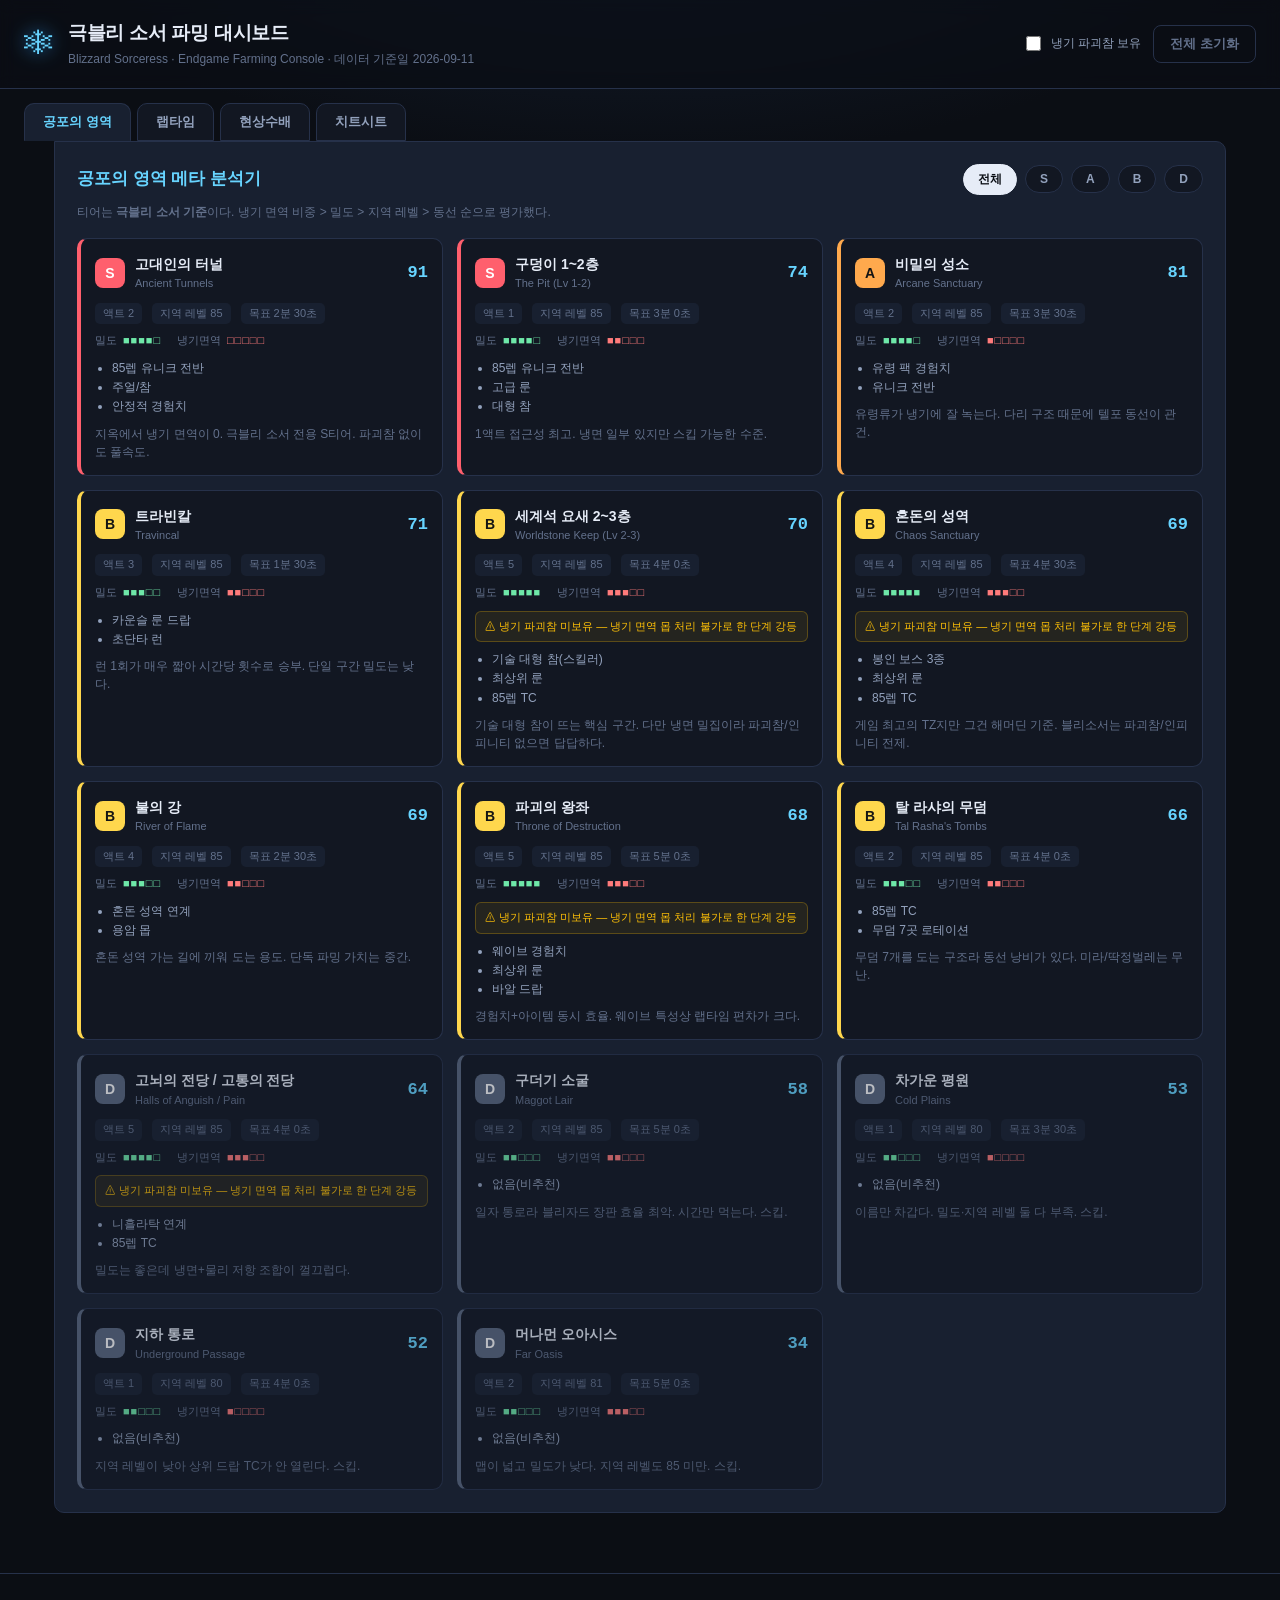
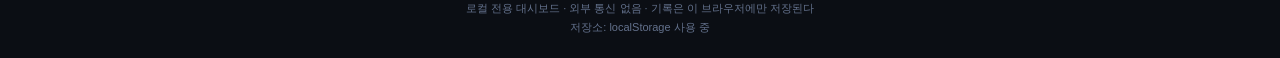
==== index.html @ 359dc6cd "극블리 소서 파밍 대시보드 초기 구현 추가 공포의 영역 메타 분석기, 랩타임 카운터, 현상수배 체크리스트, 치트시트 4개 기능과 검증된 아이템 한글명/드랍처로 정리한 현상수배 데이" ====
<!DOCTYPE html>
<html lang="ko">
<head>
<meta charset="utf-8">
<meta name="viewport" content="width=device-width, initial-scale=1">
<title>극블리 소서 파밍 대시보드 — D2R</title>
<link rel="stylesheet" href="css/style.css">
</head>
<body>

<!--
  ★ 경량 모델 주의 ★
  이 파일은 "마크업 뼈대"만 담는다. 내용 채우기는 js/04-render.js 가 한다.
  data-* 속성과 id 는 렌더러/이벤트 바인딩이 참조하므로 임의로 바꾸지 마라.
-->

<header class="topbar">
  <div class="brand">
    <span class="brand-mark">❄</span>
    <div>
      <h1>극블리 소서 파밍 대시보드</h1>
      <p class="sub">Blizzard Sorceress · Endgame Farming Console · 데이터 기준일 <span id="data-date"></span></p>
    </div>
  </div>
  <div class="topbar-actions">
    <label class="switch" title="냉기 파괴참 보유 여부에 따라 맵 티어가 재평가된다">
      <input type="checkbox" id="toggle-sunder">
      <span>냉기 파괴참 보유</span>
    </label>
    <button type="button" class="btn btn-ghost" id="btn-reset">전체 초기화</button>
  </div>
</header>

<nav class="tabs" id="tabs">
  <button type="button" class="tab" data-tab="tz">공포의 영역</button>
  <button type="button" class="tab" data-tab="timer">랩타임</button>
  <button type="button" class="tab" data-tab="bounty">현상수배</button>
  <button type="button" class="tab" data-tab="cheat">치트시트</button>
  <!-- [TODO: LITE_MODEL_INSERT_FEATURE_HERE — 새 탭 버튼을 여기 추가] -->
</nav>

<main class="wrap">

  <!-- ============ 1. 공포의 영역 메타 분석기 ============ -->
  <section class="panel" id="panel-tz">
    <div class="panel-head">
      <h2>공포의 영역 메타 분석기</h2>
      <div class="filters" id="tz-filters">
        <button type="button" class="chip" data-tier="ALL">전체</button>
        <button type="button" class="chip chip-s" data-tier="S">S</button>
        <button type="button" class="chip chip-a" data-tier="A">A</button>
        <button type="button" class="chip chip-b" data-tier="B">B</button>
        <button type="button" class="chip chip-d" data-tier="D">D</button>
      </div>
    </div>
    <p class="hint">티어는 <strong>극블리 소서 기준</strong>이다. 냉기 면역 비중 &gt; 밀도 &gt; 지역 레벨 &gt; 동선 순으로 평가했다.</p>
    <div class="zone-grid" id="tz-grid"></div>
  </section>

  <!-- ============ 2. 스피드런 랩타임 & 세션 카운터 ============ -->
  <section class="panel" id="panel-timer">
    <div class="panel-head">
      <h2>스피드런 랩타임 &amp; 세션 카운터</h2>
      <div class="zone-select-wrap">
        <label for="timer-zone">측정 대상</label>
        <select id="timer-zone"></select>
      </div>
    </div>

    <div class="timer-display">
      <div class="timer-now" id="timer-now">0:00.0</div>
      <div class="timer-target" id="timer-target"></div>
    </div>

    <div class="timer-controls">
      <button type="button" class="btn btn-primary" id="btn-lap">런 시작</button>
      <button type="button" class="btn" id="btn-stop">중단</button>
      <button type="button" class="btn btn-ghost" id="btn-clear-runs">기록 삭제</button>
    </div>

    <div class="stat-cards" id="timer-stats"></div>
    <div class="lap-list" id="timer-laps"></div>
  </section>

  <!-- ============ 3. 졸업 장비 현상수배 보드 ============ -->
  <section class="panel" id="panel-bounty">
    <div class="panel-head">
      <h2>졸업 장비 현상수배 보드</h2>
      <div class="filters">
        <select id="bounty-slot"></select>
        <label class="switch">
          <input type="checkbox" id="toggle-hide-done">
          <span>획득한 것 숨기기</span>
        </label>
      </div>
    </div>
    <div class="progress-wrap" id="bounty-progress"></div>
    <div class="bounty-grid" id="bounty-grid"></div>
  </section>

  <!-- ============ 4. 극블리 메커니즘 치트시트 ============ -->
  <section class="panel" id="panel-cheat">
    <div class="panel-head"><h2>극블리 메커니즘 치트시트</h2></div>

    <div class="cheat-cols">

      <div class="card">
        <h3>패캐(FCR) 프레임</h3>
        <div class="field">
          <label for="in-fcr">현재 장비 FCR 합 (%)</label>
          <input type="number" id="in-fcr" min="0" max="400" step="1">
        </div>
        <div id="fcr-result"></div>
        <table class="bp-table" id="fcr-table"></table>
      </div>

      <div class="card">
        <h3>블리자드 딜 계산기 <span class="badge badge-warn">근사치</span></h3>
        <div class="grid-2">
          <div class="field"><label for="in-blizz">블리자드 레벨 (아이템 포함)</label><input type="number" id="in-blizz" min="1" max="60" step="1"></div>
          <div class="field"><label for="in-syn">시너지 레벨 (3종 각각)</label><input type="number" id="in-syn" min="0" max="60" step="1"></div>
          <div class="field"><label for="in-csd">장비 냉기 기술 데미지 합 (%)</label><input type="number" id="in-csd" min="0" max="400" step="1"></div>
          <div class="field"><label for="in-cm">냉기 숙련 레벨 (저항 감소)</label><input type="number" id="in-cm" min="0" max="60" step="1"></div>
          <div class="field"><label for="in-mres">몬스터 냉기 저항 (%)</label><input type="number" id="in-mres" min="-100" max="100" step="1"></div>
          <div class="field"><label for="in-conv">천벌 오라 저항 감소 (%)</label><input type="number" id="in-conv" min="0" max="150" step="1"></div>
        </div>
        <div class="switch-row">
          <label class="switch"><input type="checkbox" id="in-immune"><span>몬스터 냉기 면역</span></label>
          <label class="switch"><input type="checkbox" id="in-sunder"><span>냉기 파괴참 착용</span></label>
        </div>
        <div id="calc-result"></div>
      </div>

      <div class="card">
        <h3>룬워드 재료 수요 등급</h3>
        <p class="hint">가격이 아니라 <strong>상대적 수요</strong>다. 시세는 시즌마다 변하니 거래 사이트에서 직접 확인해라.</p>
        <div id="rune-list"></div>
      </div>

      <!-- [TODO: LITE_MODEL_INSERT_FEATURE_HERE — 새 치트시트 카드를 여기 추가] -->
    </div>
  </section>

  <!-- [TODO: LITE_MODEL_INSERT_FEATURE_HERE — 새 탭 패널(section.panel)을 여기 추가] -->

</main>

<footer class="foot">
  <p>로컬 전용 대시보드 · 외부 통신 없음 · 기록은 이 브라우저에만 저장된다</p>
  <p id="storage-note"></p>
</footer>

<!-- 로드 순서 고정: state -> data -> logic -> render -> main. 순서를 바꾸면 깨진다. -->
<script src="js/01-state.js"></script>
<script src="js/02-data.js"></script>
<script src="js/03-logic.js"></script>
<script src="js/04-render.js"></script>
<script src="js/05-main.js"></script>
</body>
</html>
---- css/style.css ----
/* =============================================================================
   style.css — D2R 극블리 소서 대시보드
   ★ 경량 모델 주의: JS에서 element.style 을 직접 건드리지 말고 여기 클래스를 써라.
   색은 :root 변수로만 바꿔라.
   ========================================================================== */

:root{
  --bg:#0b0e14; --bg2:#121722; --bg3:#182030; --line:#26314a;
  --fg:#e6ecf7; --fg-dim:#93a2bd; --fg-mute:#63718c;
  --ice:#67d4ff; --ice-deep:#2a8fd4; --gold:#d6b14b;
  --s:#ff5f6d; --a:#ffa94d; --b:#ffd74d; --d:#5a6880;
  --good:#6ee7a8; --bad:#ff7b7b; --warn:#ffc107;
  --r:10px; --mono:ui-monospace,SFMono-Regular,Menlo,Consolas,monospace;
}

*{box-sizing:border-box}
html,body{margin:0;padding:0}
body{
  background:radial-gradient(1200px 600px at 50% -200px,#16253c 0%,var(--bg) 60%);
  color:var(--fg); min-height:100vh;
  font:14px/1.6 -apple-system,BlinkMacSystemFont,"Pretendard","Apple SD Gothic Neo","Malgun Gothic",sans-serif;
}

/* ---- 상단바 ---- */
.topbar{
  display:flex; align-items:center; justify-content:space-between; gap:16px; flex-wrap:wrap;
  padding:18px 24px; border-bottom:1px solid var(--line); background:rgba(11,14,20,.7);
  position:sticky; top:0; z-index:20; backdrop-filter:blur(8px);
}
.brand{display:flex; align-items:center; gap:14px}
.brand-mark{font-size:30px; color:var(--ice); text-shadow:0 0 18px var(--ice-deep)}
.topbar h1{margin:0; font-size:19px; letter-spacing:-.3px}
.sub{margin:2px 0 0; font-size:12px; color:var(--fg-mute)}
.topbar-actions{display:flex; align-items:center; gap:12px}

/* ---- 탭 ---- */
.tabs{display:flex; gap:6px; padding:14px 24px 0; flex-wrap:wrap}
.tab{
  background:var(--bg2); color:var(--fg-dim); border:1px solid var(--line);
  padding:9px 18px; border-radius:var(--r) var(--r) 0 0; cursor:pointer; font-size:13px; font-weight:600;
}
.tab:hover{color:var(--fg)}
.tab.active{background:var(--bg3); color:var(--ice); border-bottom-color:var(--bg3)}

/* ---- 레이아웃 ---- */
.wrap{max-width:1220px; margin:0 auto; padding:0 24px 60px}
.panel{display:none; background:var(--bg3); border:1px solid var(--line); border-radius:0 var(--r) var(--r) var(--r); padding:22px}
.panel.visible{display:block}
.panel-head{display:flex; align-items:center; justify-content:space-between; gap:14px; flex-wrap:wrap; margin-bottom:8px}
.panel-head h2{margin:0; font-size:17px; color:var(--ice)}
.hint{font-size:12px; color:var(--fg-mute); margin:0 0 16px}
.empty{color:var(--fg-mute); padding:26px; text-align:center; border:1px dashed var(--line); border-radius:var(--r)}

/* ---- 공통 컨트롤 ---- */
.btn{
  background:var(--bg2); color:var(--fg); border:1px solid var(--line);
  padding:9px 16px; border-radius:8px; cursor:pointer; font-size:13px; font-weight:600;
}
.btn:hover{border-color:var(--ice-deep)}
.btn-primary{background:linear-gradient(180deg,var(--ice-deep),#1d6ea6); border-color:var(--ice-deep); color:#fff}
.btn-ghost{background:transparent; color:var(--fg-mute)}
.switch{display:inline-flex; align-items:center; gap:7px; font-size:12px; color:var(--fg-dim); cursor:pointer}
.switch input{accent-color:var(--ice); width:15px; height:15px}
.switch-row{display:flex; gap:18px; margin:12px 0}
select,input[type=number]{
  background:var(--bg2); color:var(--fg); border:1px solid var(--line);
  border-radius:8px; padding:8px 10px; font-size:13px; font-family:inherit; width:100%;
}
select:focus,input:focus{outline:none; border-color:var(--ice)}
.filters{display:flex; align-items:center; gap:8px; flex-wrap:wrap}
.filters select{width:auto; min-width:130px}
.chip{
  background:var(--bg2); border:1px solid var(--line); color:var(--fg-dim);
  padding:6px 14px; border-radius:999px; cursor:pointer; font-size:12px; font-weight:700;
}
.chip.active{color:#0b0e14; background:var(--fg); border-color:var(--fg)}
.chip-s.active{background:var(--s); border-color:var(--s); color:#fff}
.chip-a.active{background:var(--a); border-color:var(--a); color:#141414}
.chip-b.active{background:var(--b); border-color:var(--b); color:#141414}
.chip-d.active{background:var(--d); border-color:var(--d); color:#fff}
.badge{font-size:10px; padding:2px 7px; border-radius:999px; font-weight:700; vertical-align:middle}
.badge-warn{background:rgba(255,193,7,.15); color:var(--warn); border:1px solid rgba(255,193,7,.35)}
.good{color:var(--good)}
.bad{color:var(--bad)}

/* ---- 공포의 영역 ---- */
.zone-grid{display:grid; grid-template-columns:repeat(auto-fill,minmax(290px,1fr)); gap:14px}
.zone-card{background:var(--bg2); border:1px solid var(--line); border-left:4px solid var(--d); border-radius:var(--r); padding:14px}
.zone-card.tier-s{border-left-color:var(--s)}
.zone-card.tier-a{border-left-color:var(--a)}
.zone-card.tier-b{border-left-color:var(--b)}
.zone-card.tier-d{border-left-color:var(--d); opacity:.7}
.zone-top{display:flex; align-items:center; gap:10px}
.tier-badge{
  width:30px; height:30px; flex:0 0 30px; display:grid; place-items:center;
  border-radius:8px; font-weight:800; font-size:14px; background:var(--d); color:#fff;
}
.tier-badge.tier-s{background:var(--s)}
.tier-badge.tier-a{background:var(--a); color:#141414}
.tier-badge.tier-b{background:var(--b); color:#141414}
.zone-name{flex:1; min-width:0; display:flex; flex-direction:column}
.zone-name strong{font-size:14px}
.zone-name span{font-size:11px; color:var(--fg-mute)}
.zone-score{font-family:var(--mono); font-size:17px; color:var(--ice); font-weight:700}
.zone-meta{display:flex; gap:10px; flex-wrap:wrap; margin:10px 0 8px; font-size:11px; color:var(--fg-mute)}
.zone-meta span{background:var(--bg3); padding:2px 8px; border-radius:5px}
.zone-bars{display:flex; gap:16px; font-size:11px; margin-bottom:8px}
.zone-bars label{color:var(--fg-mute); margin-right:6px}
.bar{font-family:var(--mono); letter-spacing:1px}
.bar.good{color:var(--good)} .bar.bad{color:var(--bad)}
.zone-warn{font-size:11px; color:var(--warn); background:rgba(255,193,7,.08); border:1px solid rgba(255,193,7,.25); padding:6px 9px; border-radius:6px; margin-bottom:8px}
.zone-loot{margin:0 0 8px; padding-left:17px; font-size:12px; color:var(--fg-dim)}
.zone-note{margin:0; font-size:12px; color:var(--fg-mute); line-height:1.5}

/* ---- 랩타임 ---- */
.zone-select-wrap{display:flex; align-items:center; gap:8px; font-size:12px; color:var(--fg-mute)}
.zone-select-wrap select{min-width:210px}
.timer-display{text-align:center; padding:26px 0 14px}
.timer-now{font-family:var(--mono); font-size:66px; font-weight:700; letter-spacing:-2px; color:var(--fg); line-height:1}
.timer-now.running{color:var(--ice); text-shadow:0 0 28px rgba(103,212,255,.35)}
.timer-target{font-size:12px; color:var(--fg-mute); margin-top:8px}
.timer-controls{display:flex; gap:10px; justify-content:center; margin-bottom:22px; flex-wrap:wrap}
.stat-cards{display:grid; grid-template-columns:repeat(auto-fit,minmax(130px,1fr)); gap:10px; margin-bottom:18px}
.stat-card{background:var(--bg2); border:1px solid var(--line); border-radius:var(--r); padding:12px; text-align:center}
.stat-label{display:block; font-size:11px; color:var(--fg-mute); margin-bottom:4px}
.stat-value{display:block; font-family:var(--mono); font-size:19px; font-weight:700}
.lap-table{width:100%; border-collapse:collapse; font-size:13px}
.lap-table th{text-align:left; font-size:11px; color:var(--fg-mute); border-bottom:1px solid var(--line); padding:8px 10px; font-weight:600}
.lap-table td{padding:8px 10px; border-bottom:1px solid rgba(38,49,74,.5); font-family:var(--mono)}
.lap-table tr.best td{background:rgba(103,212,255,.06)}

/* ---- 현상수배 ---- */
.progress-wrap{background:var(--bg2); border:1px solid var(--line); border-radius:var(--r); padding:14px; margin-bottom:16px}
.progress-head{display:flex; justify-content:space-between; font-size:13px; margin-bottom:9px}
.progress-bar{height:9px; background:var(--bg); border-radius:999px; overflow:hidden}
.progress-bar i{display:block; height:100%; background:linear-gradient(90deg,var(--ice-deep),var(--ice)); transition:width .3s}
.progress-sub{font-size:11px; color:var(--fg-mute); margin-top:8px}
.bounty-grid{display:grid; grid-template-columns:repeat(auto-fill,minmax(300px,1fr)); gap:12px}
.bounty-card{display:flex; gap:11px; background:var(--bg2); border:1px solid var(--line); border-radius:var(--r); padding:13px; cursor:pointer}
.bounty-card:hover{border-color:var(--ice-deep)}
.bounty-card.done{opacity:.5}
.bounty-card.done h4{text-decoration:line-through}
.bounty-check{accent-color:var(--ice); width:17px; height:17px; margin-top:2px; flex:0 0 auto}
.bounty-body{min-width:0; flex:1}
.bounty-top{display:flex; gap:5px; flex-wrap:wrap; margin-bottom:7px}
.pill{font-size:10px; padding:2px 7px; border-radius:999px; font-weight:700; background:var(--bg3); color:var(--fg-dim); border:1px solid var(--line)}
.pill-t0{background:rgba(255,95,109,.15); color:var(--s); border-color:rgba(255,95,109,.35)}
.pill-t1{background:rgba(255,169,77,.15); color:var(--a); border-color:rgba(255,169,77,.35)}
.pill-t2{background:rgba(255,215,77,.12); color:var(--b); border-color:rgba(255,215,77,.3)}
.pill-p1{color:var(--gold); border-color:rgba(214,177,75,.4)}
.bounty-body h4{margin:0 0 2px; font-size:14px; color:var(--gold)}
.en{margin:0 0 7px; font-size:11px; color:var(--fg-mute)}
.runes{display:flex; gap:4px; flex-wrap:wrap; margin-bottom:7px}
.rune{font-family:var(--mono); font-size:11px; background:#2a1f10; color:var(--gold); border:1px solid #4a3a1c; padding:2px 7px; border-radius:5px; font-weight:700}
.base{margin:0 0 6px; font-size:11px; color:var(--fg-dim)}
.stats{margin:0 0 7px; padding-left:16px; font-size:12px; color:var(--fg-dim)}
.bounty-note{margin:0; font-size:11.5px; color:var(--fg-mute); line-height:1.5}

/* ---- 치트시트 ---- */
.cheat-cols{display:grid; grid-template-columns:repeat(auto-fit,minmax(330px,1fr)); gap:14px}
.card{background:var(--bg2); border:1px solid var(--line); border-radius:var(--r); padding:16px}
.card h3{margin:0 0 14px; font-size:14px; color:var(--ice)}
.field{margin-bottom:11px}
.field label{display:block; font-size:11px; color:var(--fg-mute); margin-bottom:4px}
.grid-2{display:grid; grid-template-columns:1fr 1fr; gap:10px}
.bp-result{display:flex; align-items:center; gap:16px; background:var(--bg3); border-radius:8px; padding:13px; margin-bottom:13px}
.bp-big{font-family:var(--mono); font-size:40px; font-weight:800; color:var(--ice); line-height:1}
.bp-big small{font-size:12px; color:var(--fg-mute); margin-left:5px; font-weight:400}
.bp-side{font-size:12px; color:var(--fg-dim)}
.bp-side p{margin:0 0 4px}
.bp-table{width:100%; border-collapse:collapse; font-size:12px; font-family:var(--mono)}
.bp-table th{text-align:left; font-size:10px; color:var(--fg-mute); padding:6px 9px; border-bottom:1px solid var(--line)}
.bp-table td{padding:6px 9px; border-bottom:1px solid rgba(38,49,74,.5)}
.bp-table tr.active td{background:rgba(103,212,255,.1); color:var(--ice); font-weight:700}
.calc-out{background:var(--bg3); border-radius:8px; padding:13px; margin:13px 0}
.calc-out.blocked{border:1px solid var(--bad)}
.calc-row{display:flex; justify-content:space-between; font-size:12px; padding:5px 0; color:var(--fg-dim)}
.calc-row strong{font-family:var(--mono); color:var(--fg)}
.calc-final{display:flex; justify-content:space-between; align-items:baseline; border-top:1px solid var(--line); margin-top:8px; padding-top:10px}
.calc-final span{font-size:12px; color:var(--fg-mute)}
.calc-final strong{font-family:var(--mono); font-size:22px; color:var(--ice)}
.calc-out.blocked .calc-final strong{color:var(--bad)}
.calc-notes{margin:0; padding-left:16px; font-size:11px; color:var(--fg-mute); line-height:1.6}
.rune-group{margin-bottom:13px}
.rune-group h5{margin:0 0 6px; font-size:11px; color:var(--fg-mute); text-transform:uppercase; letter-spacing:.6px}
.rune-row{display:flex; align-items:center; gap:9px; padding:4px 0; font-size:12px}
.rune-ko{color:var(--fg-dim); min-width:52px}
.rune-use{color:var(--fg-mute); font-size:11px; min-width:0; overflow:hidden; text-overflow:ellipsis; white-space:nowrap}

/* ---- 푸터 ---- */
.foot{text-align:center; padding:24px; color:var(--fg-mute); font-size:11px; border-top:1px solid var(--line)}
.foot p{margin:2px 0}

@media (max-width:640px){
  .wrap{padding:0 12px 40px}
  .panel{padding:14px}
  .timer-now{font-size:46px}
  .grid-2{grid-template-columns:1fr}
  .topbar{padding:14px}
}
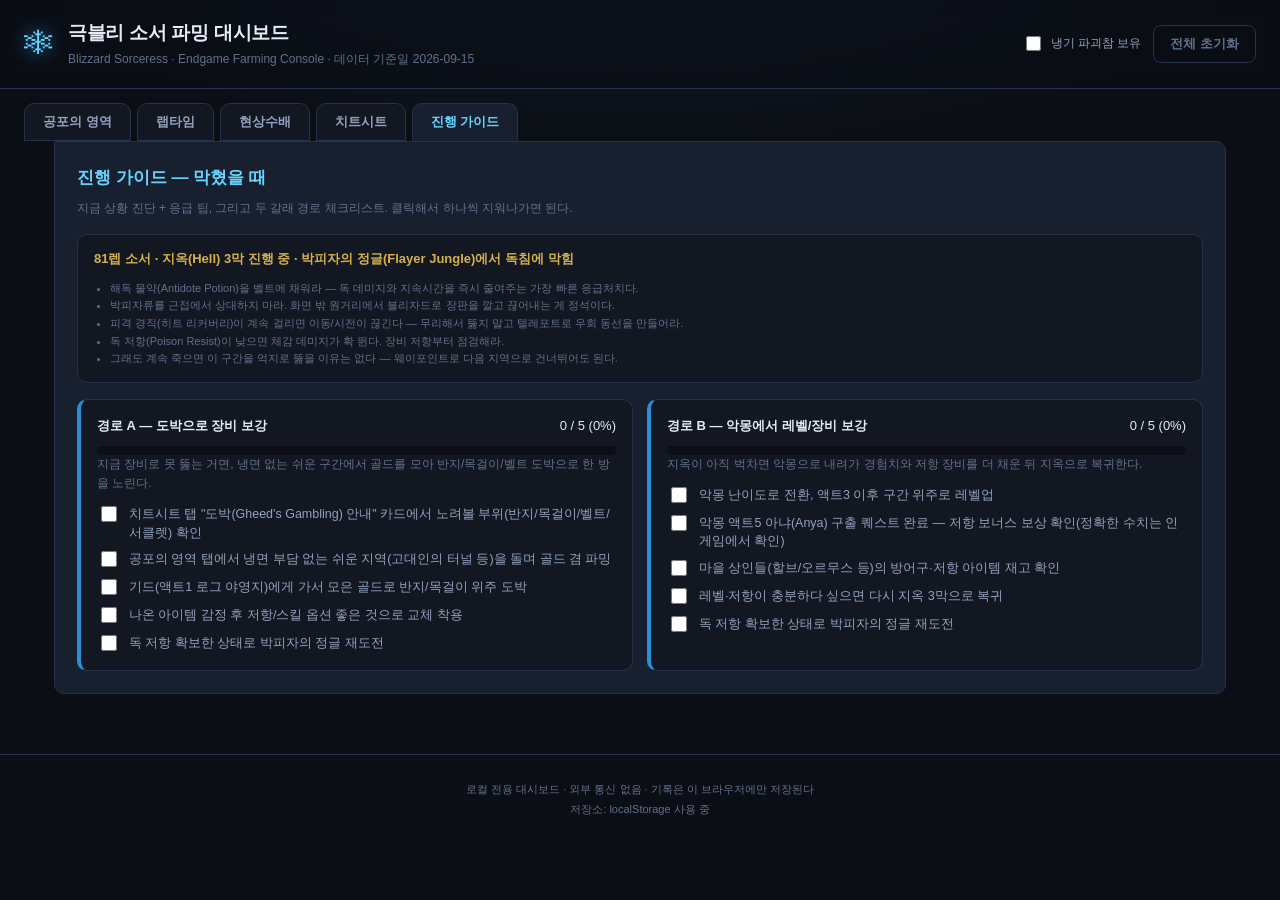
==== commit 110f0802: "박피자의 정글(독침) 테러존/도박 안내/진행 가이드 탭 추가 - terrorZones에 박피자의 정글(Flayer Jungle) D티어 추가, 독침 대처 팁 포함 - 치트시트에 도" ====
--- a/index.html
+++ b/index.html
@@ -36,6 +36,7 @@
   <button type="button" class="tab" data-tab="timer">랩타임</button>
   <button type="button" class="tab" data-tab="bounty">현상수배</button>
   <button type="button" class="tab" data-tab="cheat">치트시트</button>
+  <button type="button" class="tab" data-tab="guide">진행 가이드</button>
   <!-- [TODO: LITE_MODEL_INSERT_FEATURE_HERE — 새 탭 버튼을 여기 추가] -->
 </nav>
 
@@ -137,8 +138,22 @@
         <div id="rune-list"></div>
       </div>
 
+      <div class="card">
+        <h3>도박(Gheed's Gambling) 안내 <span class="badge badge-warn">근사치</span></h3>
+        <p class="hint">확률·가격 수치는 패치마다 다르고 공식 수치가 없어 뺐다. 동작 원리와 극블리 소서 기준 노려볼 부위만 정리.</p>
+        <div id="gamble-info"></div>
+      </div>
+
       <!-- [TODO: LITE_MODEL_INSERT_FEATURE_HERE — 새 치트시트 카드를 여기 추가] -->
     </div>
+  </section>
+
+  <!-- ============ 5. 진행 가이드 (막혔을 때) ============ -->
+  <section class="panel" id="panel-guide">
+    <div class="panel-head"><h2>진행 가이드 — 막혔을 때</h2></div>
+    <p class="hint">지금 상황 진단 + 응급 팁, 그리고 두 갈래 경로 체크리스트. 클릭해서 하나씩 지워나가면 된다.</p>
+    <div class="guide-status" id="guide-status"></div>
+    <div class="guide-paths" id="guide-paths"></div>
   </section>
 
   <!-- [TODO: LITE_MODEL_INSERT_FEATURE_HERE — 새 탭 패널(section.panel)을 여기 추가] -->
--- a/css/style.css
+++ b/css/style.css
@@ -187,6 +187,19 @@
 .rune-ko{color:var(--fg-dim); min-width:52px}
 .rune-use{color:var(--fg-mute); font-size:11px; min-width:0; overflow:hidden; text-overflow:ellipsis; white-space:nowrap}
 
+/* ---- 진행 가이드 ---- */
+.guide-status{background:var(--bg2); border:1px solid var(--line); border-radius:var(--r); padding:14px 16px; margin-bottom:16px}
+.guide-status-line{margin:0 0 10px; font-size:13px; font-weight:700; color:var(--gold)}
+.guide-paths{display:grid; grid-template-columns:repeat(auto-fit,minmax(320px,1fr)); gap:14px}
+.guide-path{background:var(--bg2); border:1px solid var(--line); border-left:4px solid var(--ice-deep); border-radius:var(--r); padding:16px}
+.guide-path.done{border-left-color:var(--good); opacity:.75}
+.guide-path .progress-head{margin-bottom:9px}
+.guide-path .hint{margin:0 0 12px}
+.guide-steps{list-style:none; margin:0; padding:0; display:flex; flex-direction:column; gap:8px}
+.guide-steps li label{display:flex; align-items:flex-start; gap:9px; font-size:12.5px; color:var(--fg-dim); cursor:pointer; line-height:1.5}
+.guide-steps li input{accent-color:var(--ice); width:16px; height:16px; flex:0 0 auto; margin-top:1px}
+.guide-steps li.done label{color:var(--fg-mute); text-decoration:line-through}
+
 /* ---- 푸터 ---- */
 .foot{text-align:center; padding:24px; color:var(--fg-mute); font-size:11px; border-top:1px solid var(--line)}
 .foot p{margin:2px 0}
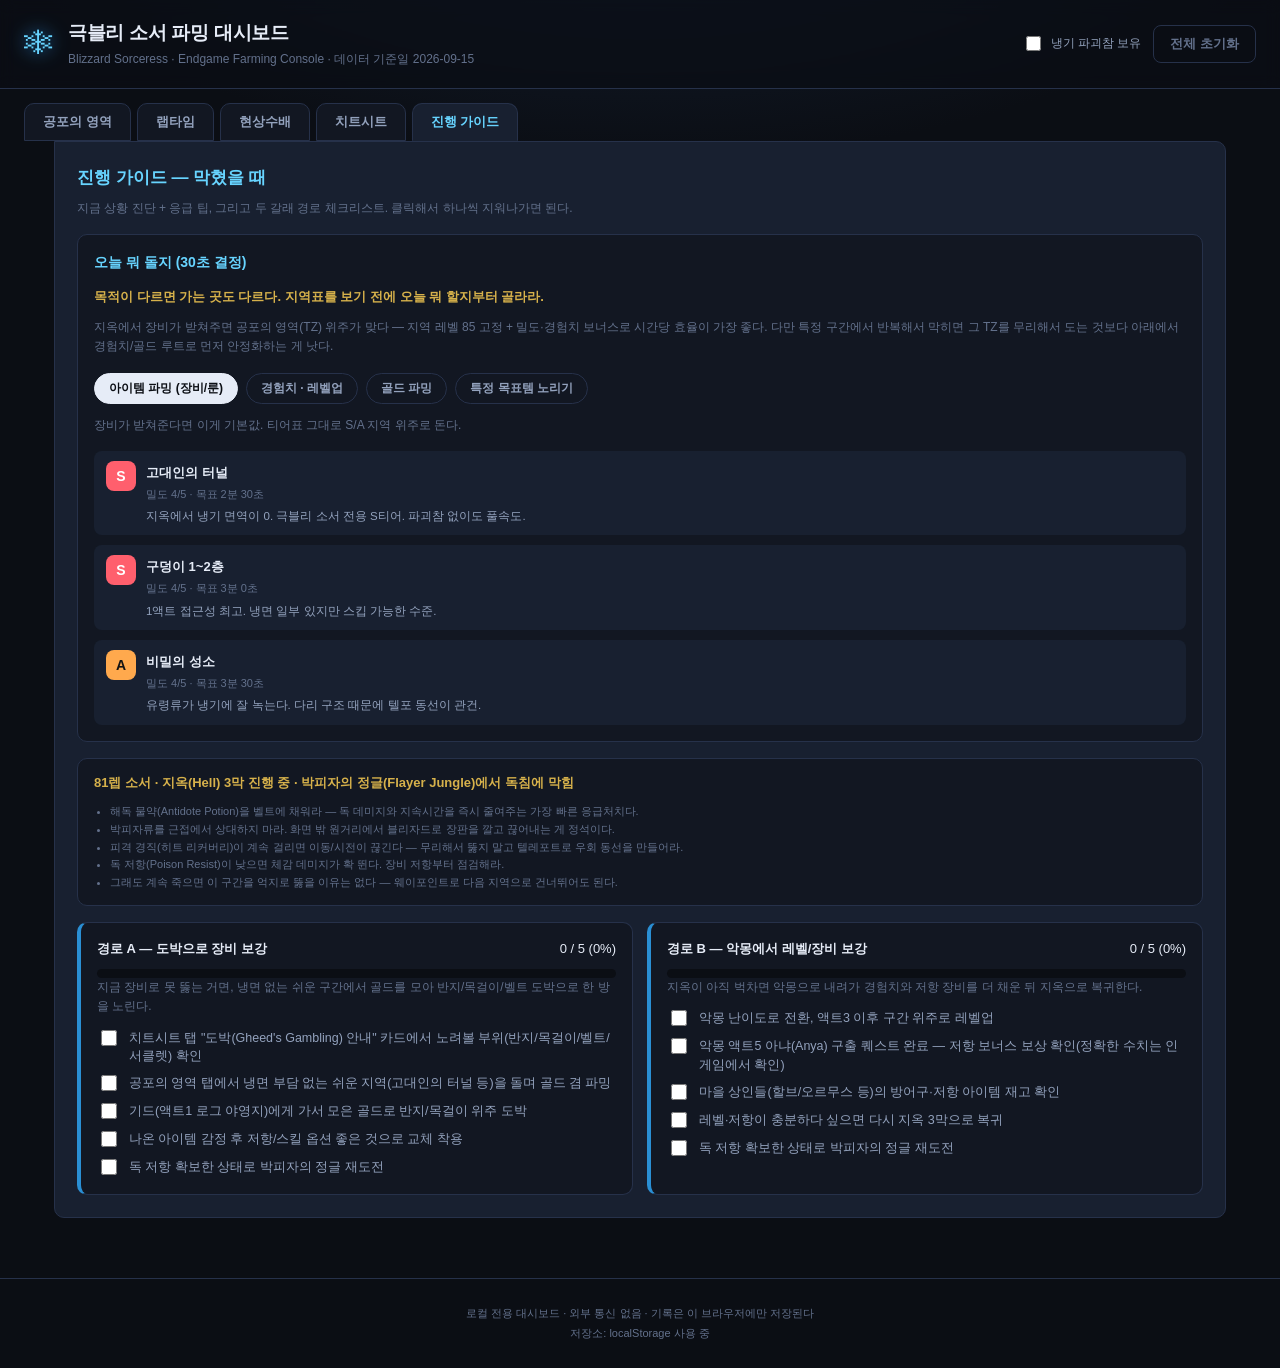
==== commit 6cd6551a: "진행 가이드에 "오늘 뭐 돌지" 30초 결정 카드 추가 - 목적(아이템 파밍/경험치/골드/목표템)별로 지역을 다르게 추천하는   recommendZonesForGoal 순수 함수 " ====
--- a/index.html
+++ b/index.html
@@ -152,6 +152,14 @@
   <section class="panel" id="panel-guide">
     <div class="panel-head"><h2>진행 가이드 — 막혔을 때</h2></div>
     <p class="hint">지금 상황 진단 + 응급 팁, 그리고 두 갈래 경로 체크리스트. 클릭해서 하나씩 지워나가면 된다.</p>
+
+    <div class="card today-picker">
+      <h3>오늘 뭐 돌지 (30초 결정)</h3>
+      <div id="today-intro"></div>
+      <div class="filters" id="today-goals"></div>
+      <div id="today-recommend"></div>
+    </div>
+
     <div class="guide-status" id="guide-status"></div>
     <div class="guide-paths" id="guide-paths"></div>
   </section>
--- a/css/style.css
+++ b/css/style.css
@@ -188,6 +188,14 @@
 .rune-use{color:var(--fg-mute); font-size:11px; min-width:0; overflow:hidden; text-overflow:ellipsis; white-space:nowrap}
 
 /* ---- 진행 가이드 ---- */
+.today-picker{margin-bottom:16px}
+.today-picker .filters{margin:12px 0}
+.today-zones{display:flex; flex-direction:column; gap:10px; margin-top:10px}
+.today-zone{display:flex; gap:10px; background:var(--bg3); border-radius:8px; padding:10px 12px}
+.today-zone-body{min-width:0}
+.today-zone-body strong{font-size:13px}
+.today-zone-meta{display:block; font-size:11px; color:var(--fg-mute); margin:2px 0 5px}
+.today-zone-body p{margin:0; font-size:11.5px; color:var(--fg-dim); line-height:1.5}
 .guide-status{background:var(--bg2); border:1px solid var(--line); border-radius:var(--r); padding:14px 16px; margin-bottom:16px}
 .guide-status-line{margin:0 0 10px; font-size:13px; font-weight:700; color:var(--gold)}
 .guide-paths{display:grid; grid-template-columns:repeat(auto-fit,minmax(320px,1fr)); gap:14px}
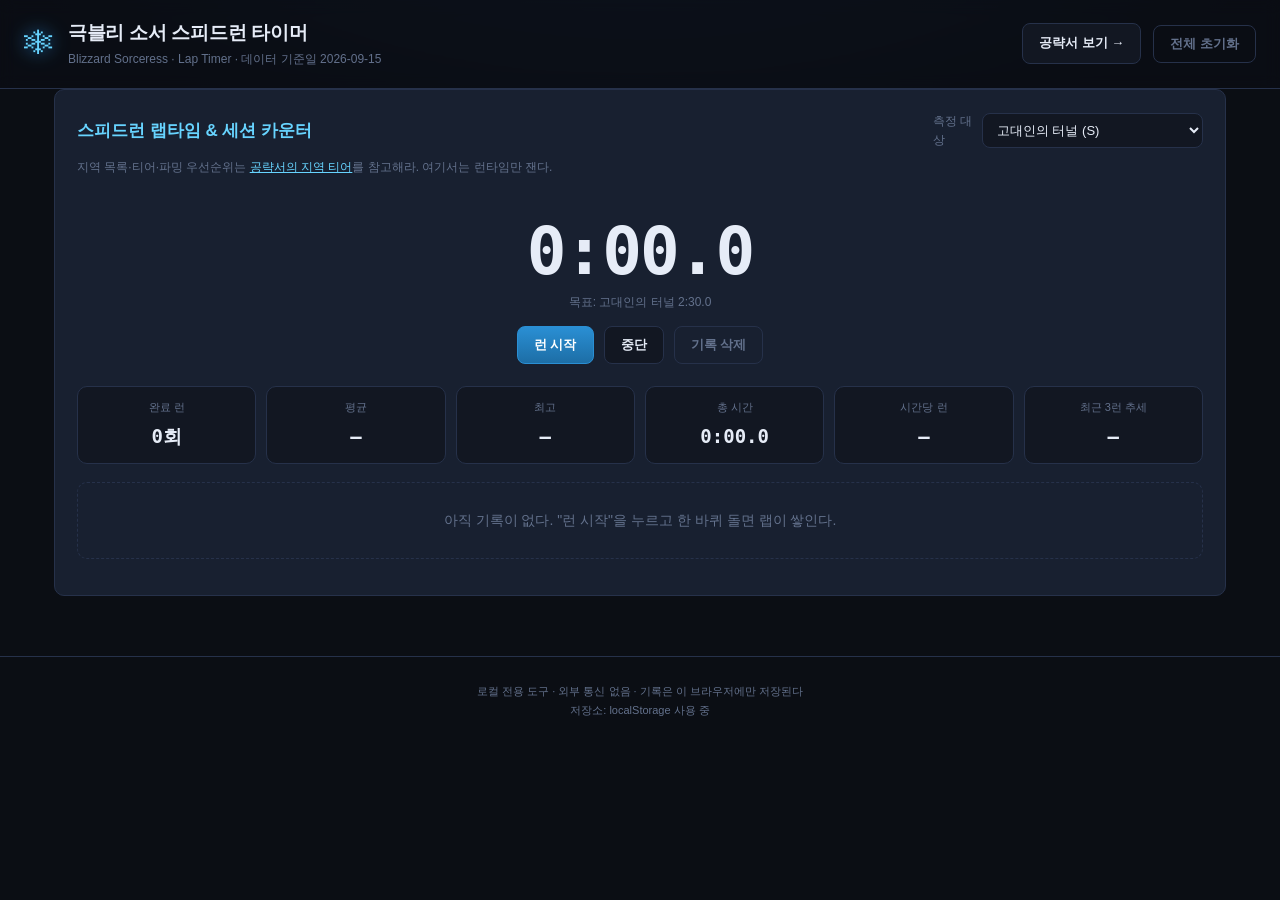
==== commit e88bb1b3: "guide.html를 메인 공략서로, index.html은 스피드런 타이머로 역할 분리 guide.html이 이미 맵 티어/현상수배/치트시트/막힘 가이드/도박 안내를 더 정확하고 " ====
--- a/index.html
+++ b/index.html
@@ -3,7 +3,7 @@
 <head>
 <meta charset="utf-8">
 <meta name="viewport" content="width=device-width, initial-scale=1">
-<title>극블리 소서 파밍 대시보드 — D2R</title>
+<title>극블리 소서 스피드런 타이머 — D2R</title>
 <link rel="stylesheet" href="css/style.css">
 </head>
 <body>
@@ -12,54 +12,30 @@
   ★ 경량 모델 주의 ★
   이 파일은 "마크업 뼈대"만 담는다. 내용 채우기는 js/04-render.js 가 한다.
   data-* 속성과 id 는 렌더러/이벤트 바인딩이 참조하므로 임의로 바꾸지 마라.
+
+  2026-09-24: 이 페이지는 스피드런 랩타임 도구로 범위를 줄였다.
+  맵 티어 평가 / 현상수배 보드 / 치트시트 / 막힘 가이드 / 도박 안내는
+  guide.html(공략서, 캐릭터별로 실제 갱신되는 문서)로 이전됐다 — 아래 링크로 이동.
 -->
 
 <header class="topbar">
   <div class="brand">
     <span class="brand-mark">❄</span>
     <div>
-      <h1>극블리 소서 파밍 대시보드</h1>
-      <p class="sub">Blizzard Sorceress · Endgame Farming Console · 데이터 기준일 <span id="data-date"></span></p>
+      <h1>극블리 소서 스피드런 타이머</h1>
+      <p class="sub">Blizzard Sorceress · Lap Timer · 데이터 기준일 <span id="data-date"></span></p>
     </div>
   </div>
   <div class="topbar-actions">
-    <label class="switch" title="냉기 파괴참 보유 여부에 따라 맵 티어가 재평가된다">
-      <input type="checkbox" id="toggle-sunder">
-      <span>냉기 파괴참 보유</span>
-    </label>
+    <a class="btn" href="guide.html">공략서 보기 →</a>
     <button type="button" class="btn btn-ghost" id="btn-reset">전체 초기화</button>
   </div>
 </header>
 
-<nav class="tabs" id="tabs">
-  <button type="button" class="tab" data-tab="tz">공포의 영역</button>
-  <button type="button" class="tab" data-tab="timer">랩타임</button>
-  <button type="button" class="tab" data-tab="bounty">현상수배</button>
-  <button type="button" class="tab" data-tab="cheat">치트시트</button>
-  <button type="button" class="tab" data-tab="guide">진행 가이드</button>
-  <!-- [TODO: LITE_MODEL_INSERT_FEATURE_HERE — 새 탭 버튼을 여기 추가] -->
-</nav>
-
 <main class="wrap">
 
-  <!-- ============ 1. 공포의 영역 메타 분석기 ============ -->
-  <section class="panel" id="panel-tz">
-    <div class="panel-head">
-      <h2>공포의 영역 메타 분석기</h2>
-      <div class="filters" id="tz-filters">
-        <button type="button" class="chip" data-tier="ALL">전체</button>
-        <button type="button" class="chip chip-s" data-tier="S">S</button>
-        <button type="button" class="chip chip-a" data-tier="A">A</button>
-        <button type="button" class="chip chip-b" data-tier="B">B</button>
-        <button type="button" class="chip chip-d" data-tier="D">D</button>
-      </div>
-    </div>
-    <p class="hint">티어는 <strong>극블리 소서 기준</strong>이다. 냉기 면역 비중 &gt; 밀도 &gt; 지역 레벨 &gt; 동선 순으로 평가했다.</p>
-    <div class="zone-grid" id="tz-grid"></div>
-  </section>
-
-  <!-- ============ 2. 스피드런 랩타임 & 세션 카운터 ============ -->
-  <section class="panel" id="panel-timer">
+  <!-- ============ 스피드런 랩타임 & 세션 카운터 ============ -->
+  <section class="panel visible" id="panel-timer">
     <div class="panel-head">
       <h2>스피드런 랩타임 &amp; 세션 카운터</h2>
       <div class="zone-select-wrap">
@@ -67,6 +43,7 @@
         <select id="timer-zone"></select>
       </div>
     </div>
+    <p class="hint">지역 목록·티어·파밍 우선순위는 <a href="guide.html#zones">공략서의 지역 티어</a>를 참고해라. 여기서는 런타임만 잰다.</p>
 
     <div class="timer-display">
       <div class="timer-now" id="timer-now">0:00.0</div>
@@ -83,93 +60,12 @@
     <div class="lap-list" id="timer-laps"></div>
   </section>
 
-  <!-- ============ 3. 졸업 장비 현상수배 보드 ============ -->
-  <section class="panel" id="panel-bounty">
-    <div class="panel-head">
-      <h2>졸업 장비 현상수배 보드</h2>
-      <div class="filters">
-        <select id="bounty-slot"></select>
-        <label class="switch">
-          <input type="checkbox" id="toggle-hide-done">
-          <span>획득한 것 숨기기</span>
-        </label>
-      </div>
-    </div>
-    <div class="progress-wrap" id="bounty-progress"></div>
-    <div class="bounty-grid" id="bounty-grid"></div>
-  </section>
-
-  <!-- ============ 4. 극블리 메커니즘 치트시트 ============ -->
-  <section class="panel" id="panel-cheat">
-    <div class="panel-head"><h2>극블리 메커니즘 치트시트</h2></div>
-
-    <div class="cheat-cols">
-
-      <div class="card">
-        <h3>패캐(FCR) 프레임</h3>
-        <div class="field">
-          <label for="in-fcr">현재 장비 FCR 합 (%)</label>
-          <input type="number" id="in-fcr" min="0" max="400" step="1">
-        </div>
-        <div id="fcr-result"></div>
-        <table class="bp-table" id="fcr-table"></table>
-      </div>
-
-      <div class="card">
-        <h3>블리자드 딜 계산기 <span class="badge badge-warn">근사치</span></h3>
-        <div class="grid-2">
-          <div class="field"><label for="in-blizz">블리자드 레벨 (아이템 포함)</label><input type="number" id="in-blizz" min="1" max="60" step="1"></div>
-          <div class="field"><label for="in-syn">시너지 레벨 (3종 각각)</label><input type="number" id="in-syn" min="0" max="60" step="1"></div>
-          <div class="field"><label for="in-csd">장비 냉기 기술 데미지 합 (%)</label><input type="number" id="in-csd" min="0" max="400" step="1"></div>
-          <div class="field"><label for="in-cm">냉기 숙련 레벨 (저항 감소)</label><input type="number" id="in-cm" min="0" max="60" step="1"></div>
-          <div class="field"><label for="in-mres">몬스터 냉기 저항 (%)</label><input type="number" id="in-mres" min="-100" max="100" step="1"></div>
-          <div class="field"><label for="in-conv">천벌 오라 저항 감소 (%)</label><input type="number" id="in-conv" min="0" max="150" step="1"></div>
-        </div>
-        <div class="switch-row">
-          <label class="switch"><input type="checkbox" id="in-immune"><span>몬스터 냉기 면역</span></label>
-          <label class="switch"><input type="checkbox" id="in-sunder"><span>냉기 파괴참 착용</span></label>
-        </div>
-        <div id="calc-result"></div>
-      </div>
-
-      <div class="card">
-        <h3>룬워드 재료 수요 등급</h3>
-        <p class="hint">가격이 아니라 <strong>상대적 수요</strong>다. 시세는 시즌마다 변하니 거래 사이트에서 직접 확인해라.</p>
-        <div id="rune-list"></div>
-      </div>
-
-      <div class="card">
-        <h3>도박(Gheed's Gambling) 안내 <span class="badge badge-warn">근사치</span></h3>
-        <p class="hint">확률·가격 수치는 패치마다 다르고 공식 수치가 없어 뺐다. 동작 원리와 극블리 소서 기준 노려볼 부위만 정리.</p>
-        <div id="gamble-info"></div>
-      </div>
-
-      <!-- [TODO: LITE_MODEL_INSERT_FEATURE_HERE — 새 치트시트 카드를 여기 추가] -->
-    </div>
-  </section>
-
-  <!-- ============ 5. 진행 가이드 (막혔을 때) ============ -->
-  <section class="panel" id="panel-guide">
-    <div class="panel-head"><h2>진행 가이드 — 막혔을 때</h2></div>
-    <p class="hint">지금 상황 진단 + 응급 팁, 그리고 두 갈래 경로 체크리스트. 클릭해서 하나씩 지워나가면 된다.</p>
-
-    <div class="card today-picker">
-      <h3>오늘 뭐 돌지 (30초 결정)</h3>
-      <div id="today-intro"></div>
-      <div class="filters" id="today-goals"></div>
-      <div id="today-recommend"></div>
-    </div>
-
-    <div class="guide-status" id="guide-status"></div>
-    <div class="guide-paths" id="guide-paths"></div>
-  </section>
-
   <!-- [TODO: LITE_MODEL_INSERT_FEATURE_HERE — 새 탭 패널(section.panel)을 여기 추가] -->
 
 </main>
 
 <footer class="foot">
-  <p>로컬 전용 대시보드 · 외부 통신 없음 · 기록은 이 브라우저에만 저장된다</p>
+  <p>로컬 전용 도구 · 외부 통신 없음 · 기록은 이 브라우저에만 저장된다</p>
   <p id="storage-note"></p>
 </footer>
 
--- a/css/style.css
+++ b/css/style.css
@@ -1,14 +1,16 @@
 /* =============================================================================
-   style.css — D2R 극블리 소서 대시보드
+   style.css — D2R 극블리 소서 스피드런 타이머
    ★ 경량 모델 주의: JS에서 element.style 을 직접 건드리지 말고 여기 클래스를 써라.
    색은 :root 변수로만 바꿔라.
+
+   2026-09-24: 맵 티어 카드 / 현상수배 보드 / 치트시트 / 진행 가이드 스타일은
+   해당 기능이 guide.html로 이전되면서 함께 제거했다. 여기 남은 건 타이머 화면뿐이다.
    ========================================================================== */
 
 :root{
   --bg:#0b0e14; --bg2:#121722; --bg3:#182030; --line:#26314a;
   --fg:#e6ecf7; --fg-dim:#93a2bd; --fg-mute:#63718c;
   --ice:#67d4ff; --ice-deep:#2a8fd4; --gold:#d6b14b;
-  --s:#ff5f6d; --a:#ffa94d; --b:#ffd74d; --d:#5a6880;
   --good:#6ee7a8; --bad:#ff7b7b; --warn:#ffc107;
   --r:10px; --mono:ui-monospace,SFMono-Regular,Menlo,Consolas,monospace;
 }
@@ -33,84 +35,32 @@
 .sub{margin:2px 0 0; font-size:12px; color:var(--fg-mute)}
 .topbar-actions{display:flex; align-items:center; gap:12px}
 
-/* ---- 탭 ---- */
-.tabs{display:flex; gap:6px; padding:14px 24px 0; flex-wrap:wrap}
-.tab{
-  background:var(--bg2); color:var(--fg-dim); border:1px solid var(--line);
-  padding:9px 18px; border-radius:var(--r) var(--r) 0 0; cursor:pointer; font-size:13px; font-weight:600;
-}
-.tab:hover{color:var(--fg)}
-.tab.active{background:var(--bg3); color:var(--ice); border-bottom-color:var(--bg3)}
-
 /* ---- 레이아웃 ---- */
 .wrap{max-width:1220px; margin:0 auto; padding:0 24px 60px}
-.panel{display:none; background:var(--bg3); border:1px solid var(--line); border-radius:0 var(--r) var(--r) var(--r); padding:22px}
+.panel{display:none; background:var(--bg3); border:1px solid var(--line); border-radius:var(--r); padding:22px}
 .panel.visible{display:block}
 .panel-head{display:flex; align-items:center; justify-content:space-between; gap:14px; flex-wrap:wrap; margin-bottom:8px}
 .panel-head h2{margin:0; font-size:17px; color:var(--ice)}
 .hint{font-size:12px; color:var(--fg-mute); margin:0 0 16px}
+.hint a{color:var(--ice)}
 .empty{color:var(--fg-mute); padding:26px; text-align:center; border:1px dashed var(--line); border-radius:var(--r)}
 
 /* ---- 공통 컨트롤 ---- */
 .btn{
   background:var(--bg2); color:var(--fg); border:1px solid var(--line);
   padding:9px 16px; border-radius:8px; cursor:pointer; font-size:13px; font-weight:600;
+  text-decoration:none; display:inline-block;
 }
 .btn:hover{border-color:var(--ice-deep)}
 .btn-primary{background:linear-gradient(180deg,var(--ice-deep),#1d6ea6); border-color:var(--ice-deep); color:#fff}
 .btn-ghost{background:transparent; color:var(--fg-mute)}
-.switch{display:inline-flex; align-items:center; gap:7px; font-size:12px; color:var(--fg-dim); cursor:pointer}
-.switch input{accent-color:var(--ice); width:15px; height:15px}
-.switch-row{display:flex; gap:18px; margin:12px 0}
 select,input[type=number]{
   background:var(--bg2); color:var(--fg); border:1px solid var(--line);
   border-radius:8px; padding:8px 10px; font-size:13px; font-family:inherit; width:100%;
 }
 select:focus,input:focus{outline:none; border-color:var(--ice)}
-.filters{display:flex; align-items:center; gap:8px; flex-wrap:wrap}
-.filters select{width:auto; min-width:130px}
-.chip{
-  background:var(--bg2); border:1px solid var(--line); color:var(--fg-dim);
-  padding:6px 14px; border-radius:999px; cursor:pointer; font-size:12px; font-weight:700;
-}
-.chip.active{color:#0b0e14; background:var(--fg); border-color:var(--fg)}
-.chip-s.active{background:var(--s); border-color:var(--s); color:#fff}
-.chip-a.active{background:var(--a); border-color:var(--a); color:#141414}
-.chip-b.active{background:var(--b); border-color:var(--b); color:#141414}
-.chip-d.active{background:var(--d); border-color:var(--d); color:#fff}
-.badge{font-size:10px; padding:2px 7px; border-radius:999px; font-weight:700; vertical-align:middle}
-.badge-warn{background:rgba(255,193,7,.15); color:var(--warn); border:1px solid rgba(255,193,7,.35)}
 .good{color:var(--good)}
 .bad{color:var(--bad)}
-
-/* ---- 공포의 영역 ---- */
-.zone-grid{display:grid; grid-template-columns:repeat(auto-fill,minmax(290px,1fr)); gap:14px}
-.zone-card{background:var(--bg2); border:1px solid var(--line); border-left:4px solid var(--d); border-radius:var(--r); padding:14px}
-.zone-card.tier-s{border-left-color:var(--s)}
-.zone-card.tier-a{border-left-color:var(--a)}
-.zone-card.tier-b{border-left-color:var(--b)}
-.zone-card.tier-d{border-left-color:var(--d); opacity:.7}
-.zone-top{display:flex; align-items:center; gap:10px}
-.tier-badge{
-  width:30px; height:30px; flex:0 0 30px; display:grid; place-items:center;
-  border-radius:8px; font-weight:800; font-size:14px; background:var(--d); color:#fff;
-}
-.tier-badge.tier-s{background:var(--s)}
-.tier-badge.tier-a{background:var(--a); color:#141414}
-.tier-badge.tier-b{background:var(--b); color:#141414}
-.zone-name{flex:1; min-width:0; display:flex; flex-direction:column}
-.zone-name strong{font-size:14px}
-.zone-name span{font-size:11px; color:var(--fg-mute)}
-.zone-score{font-family:var(--mono); font-size:17px; color:var(--ice); font-weight:700}
-.zone-meta{display:flex; gap:10px; flex-wrap:wrap; margin:10px 0 8px; font-size:11px; color:var(--fg-mute)}
-.zone-meta span{background:var(--bg3); padding:2px 8px; border-radius:5px}
-.zone-bars{display:flex; gap:16px; font-size:11px; margin-bottom:8px}
-.zone-bars label{color:var(--fg-mute); margin-right:6px}
-.bar{font-family:var(--mono); letter-spacing:1px}
-.bar.good{color:var(--good)} .bar.bad{color:var(--bad)}
-.zone-warn{font-size:11px; color:var(--warn); background:rgba(255,193,7,.08); border:1px solid rgba(255,193,7,.25); padding:6px 9px; border-radius:6px; margin-bottom:8px}
-.zone-loot{margin:0 0 8px; padding-left:17px; font-size:12px; color:var(--fg-dim)}
-.zone-note{margin:0; font-size:12px; color:var(--fg-mute); line-height:1.5}
 
 /* ---- 랩타임 ---- */
 .zone-select-wrap{display:flex; align-items:center; gap:8px; font-size:12px; color:var(--fg-mute)}
@@ -129,85 +79,6 @@
 .lap-table td{padding:8px 10px; border-bottom:1px solid rgba(38,49,74,.5); font-family:var(--mono)}
 .lap-table tr.best td{background:rgba(103,212,255,.06)}
 
-/* ---- 현상수배 ---- */
-.progress-wrap{background:var(--bg2); border:1px solid var(--line); border-radius:var(--r); padding:14px; margin-bottom:16px}
-.progress-head{display:flex; justify-content:space-between; font-size:13px; margin-bottom:9px}
-.progress-bar{height:9px; background:var(--bg); border-radius:999px; overflow:hidden}
-.progress-bar i{display:block; height:100%; background:linear-gradient(90deg,var(--ice-deep),var(--ice)); transition:width .3s}
-.progress-sub{font-size:11px; color:var(--fg-mute); margin-top:8px}
-.bounty-grid{display:grid; grid-template-columns:repeat(auto-fill,minmax(300px,1fr)); gap:12px}
-.bounty-card{display:flex; gap:11px; background:var(--bg2); border:1px solid var(--line); border-radius:var(--r); padding:13px; cursor:pointer}
-.bounty-card:hover{border-color:var(--ice-deep)}
-.bounty-card.done{opacity:.5}
-.bounty-card.done h4{text-decoration:line-through}
-.bounty-check{accent-color:var(--ice); width:17px; height:17px; margin-top:2px; flex:0 0 auto}
-.bounty-body{min-width:0; flex:1}
-.bounty-top{display:flex; gap:5px; flex-wrap:wrap; margin-bottom:7px}
-.pill{font-size:10px; padding:2px 7px; border-radius:999px; font-weight:700; background:var(--bg3); color:var(--fg-dim); border:1px solid var(--line)}
-.pill-t0{background:rgba(255,95,109,.15); color:var(--s); border-color:rgba(255,95,109,.35)}
-.pill-t1{background:rgba(255,169,77,.15); color:var(--a); border-color:rgba(255,169,77,.35)}
-.pill-t2{background:rgba(255,215,77,.12); color:var(--b); border-color:rgba(255,215,77,.3)}
-.pill-p1{color:var(--gold); border-color:rgba(214,177,75,.4)}
-.bounty-body h4{margin:0 0 2px; font-size:14px; color:var(--gold)}
-.en{margin:0 0 7px; font-size:11px; color:var(--fg-mute)}
-.runes{display:flex; gap:4px; flex-wrap:wrap; margin-bottom:7px}
-.rune{font-family:var(--mono); font-size:11px; background:#2a1f10; color:var(--gold); border:1px solid #4a3a1c; padding:2px 7px; border-radius:5px; font-weight:700}
-.base{margin:0 0 6px; font-size:11px; color:var(--fg-dim)}
-.stats{margin:0 0 7px; padding-left:16px; font-size:12px; color:var(--fg-dim)}
-.bounty-note{margin:0; font-size:11.5px; color:var(--fg-mute); line-height:1.5}
-
-/* ---- 치트시트 ---- */
-.cheat-cols{display:grid; grid-template-columns:repeat(auto-fit,minmax(330px,1fr)); gap:14px}
-.card{background:var(--bg2); border:1px solid var(--line); border-radius:var(--r); padding:16px}
-.card h3{margin:0 0 14px; font-size:14px; color:var(--ice)}
-.field{margin-bottom:11px}
-.field label{display:block; font-size:11px; color:var(--fg-mute); margin-bottom:4px}
-.grid-2{display:grid; grid-template-columns:1fr 1fr; gap:10px}
-.bp-result{display:flex; align-items:center; gap:16px; background:var(--bg3); border-radius:8px; padding:13px; margin-bottom:13px}
-.bp-big{font-family:var(--mono); font-size:40px; font-weight:800; color:var(--ice); line-height:1}
-.bp-big small{font-size:12px; color:var(--fg-mute); margin-left:5px; font-weight:400}
-.bp-side{font-size:12px; color:var(--fg-dim)}
-.bp-side p{margin:0 0 4px}
-.bp-table{width:100%; border-collapse:collapse; font-size:12px; font-family:var(--mono)}
-.bp-table th{text-align:left; font-size:10px; color:var(--fg-mute); padding:6px 9px; border-bottom:1px solid var(--line)}
-.bp-table td{padding:6px 9px; border-bottom:1px solid rgba(38,49,74,.5)}
-.bp-table tr.active td{background:rgba(103,212,255,.1); color:var(--ice); font-weight:700}
-.calc-out{background:var(--bg3); border-radius:8px; padding:13px; margin:13px 0}
-.calc-out.blocked{border:1px solid var(--bad)}
-.calc-row{display:flex; justify-content:space-between; font-size:12px; padding:5px 0; color:var(--fg-dim)}
-.calc-row strong{font-family:var(--mono); color:var(--fg)}
-.calc-final{display:flex; justify-content:space-between; align-items:baseline; border-top:1px solid var(--line); margin-top:8px; padding-top:10px}
-.calc-final span{font-size:12px; color:var(--fg-mute)}
-.calc-final strong{font-family:var(--mono); font-size:22px; color:var(--ice)}
-.calc-out.blocked .calc-final strong{color:var(--bad)}
-.calc-notes{margin:0; padding-left:16px; font-size:11px; color:var(--fg-mute); line-height:1.6}
-.rune-group{margin-bottom:13px}
-.rune-group h5{margin:0 0 6px; font-size:11px; color:var(--fg-mute); text-transform:uppercase; letter-spacing:.6px}
-.rune-row{display:flex; align-items:center; gap:9px; padding:4px 0; font-size:12px}
-.rune-ko{color:var(--fg-dim); min-width:52px}
-.rune-use{color:var(--fg-mute); font-size:11px; min-width:0; overflow:hidden; text-overflow:ellipsis; white-space:nowrap}
-
-/* ---- 진행 가이드 ---- */
-.today-picker{margin-bottom:16px}
-.today-picker .filters{margin:12px 0}
-.today-zones{display:flex; flex-direction:column; gap:10px; margin-top:10px}
-.today-zone{display:flex; gap:10px; background:var(--bg3); border-radius:8px; padding:10px 12px}
-.today-zone-body{min-width:0}
-.today-zone-body strong{font-size:13px}
-.today-zone-meta{display:block; font-size:11px; color:var(--fg-mute); margin:2px 0 5px}
-.today-zone-body p{margin:0; font-size:11.5px; color:var(--fg-dim); line-height:1.5}
-.guide-status{background:var(--bg2); border:1px solid var(--line); border-radius:var(--r); padding:14px 16px; margin-bottom:16px}
-.guide-status-line{margin:0 0 10px; font-size:13px; font-weight:700; color:var(--gold)}
-.guide-paths{display:grid; grid-template-columns:repeat(auto-fit,minmax(320px,1fr)); gap:14px}
-.guide-path{background:var(--bg2); border:1px solid var(--line); border-left:4px solid var(--ice-deep); border-radius:var(--r); padding:16px}
-.guide-path.done{border-left-color:var(--good); opacity:.75}
-.guide-path .progress-head{margin-bottom:9px}
-.guide-path .hint{margin:0 0 12px}
-.guide-steps{list-style:none; margin:0; padding:0; display:flex; flex-direction:column; gap:8px}
-.guide-steps li label{display:flex; align-items:flex-start; gap:9px; font-size:12.5px; color:var(--fg-dim); cursor:pointer; line-height:1.5}
-.guide-steps li input{accent-color:var(--ice); width:16px; height:16px; flex:0 0 auto; margin-top:1px}
-.guide-steps li.done label{color:var(--fg-mute); text-decoration:line-through}
-
 /* ---- 푸터 ---- */
 .foot{text-align:center; padding:24px; color:var(--fg-mute); font-size:11px; border-top:1px solid var(--line)}
 .foot p{margin:2px 0}
@@ -216,6 +87,5 @@
   .wrap{padding:0 12px 40px}
   .panel{padding:14px}
   .timer-now{font-size:46px}
-  .grid-2{grid-template-columns:1fr}
   .topbar{padding:14px}
 }
